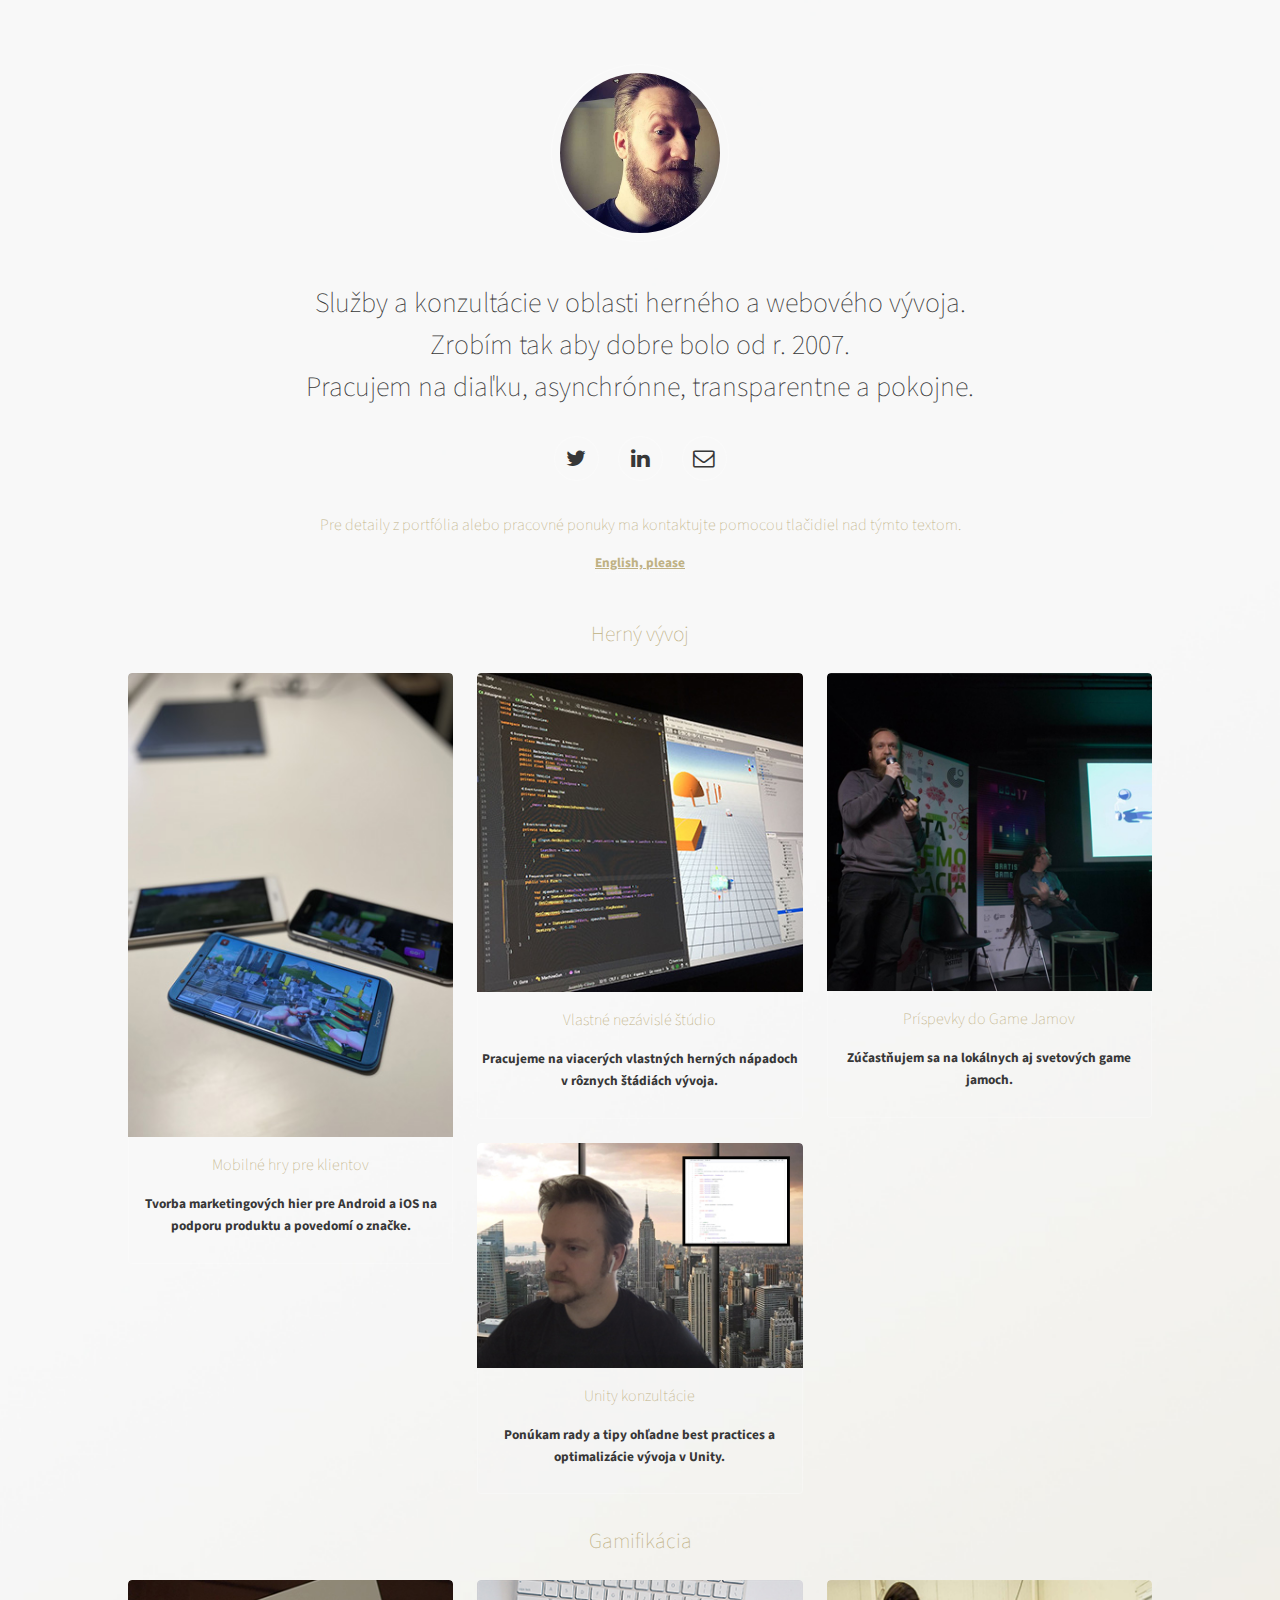
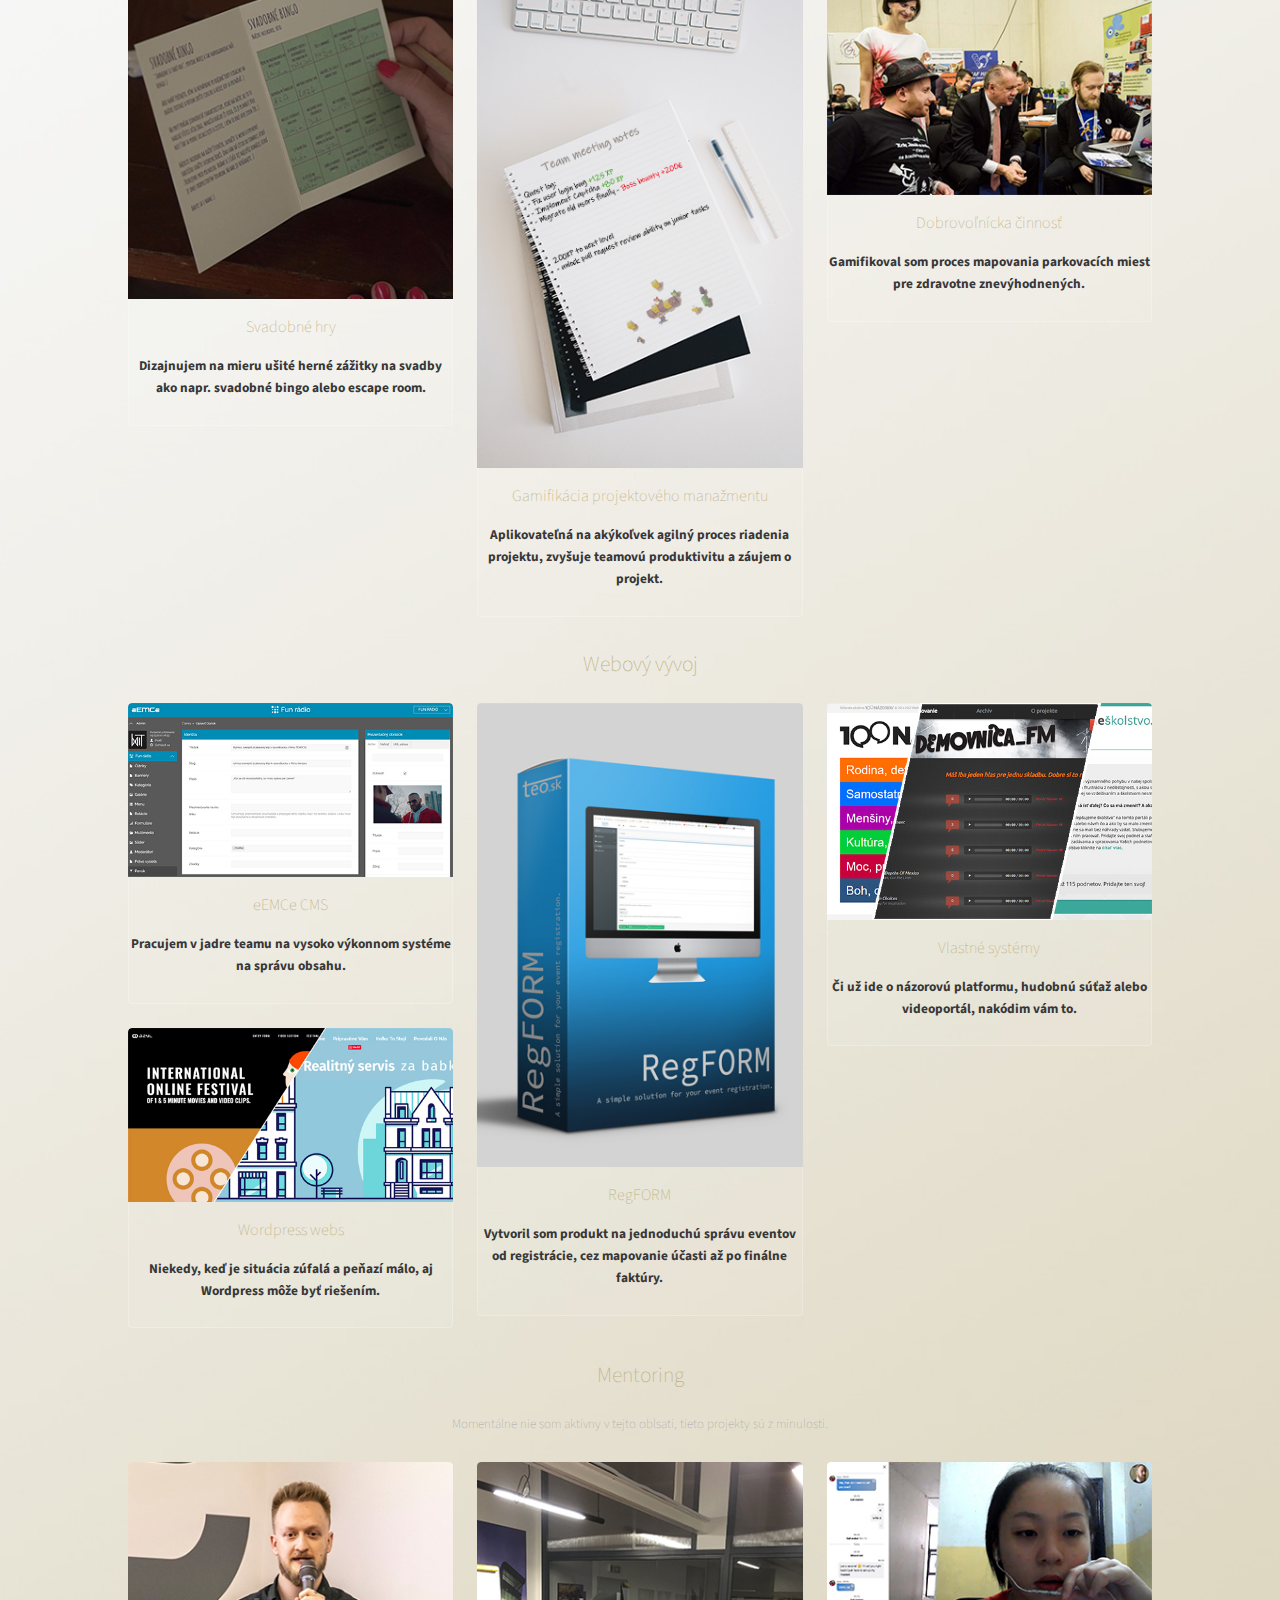
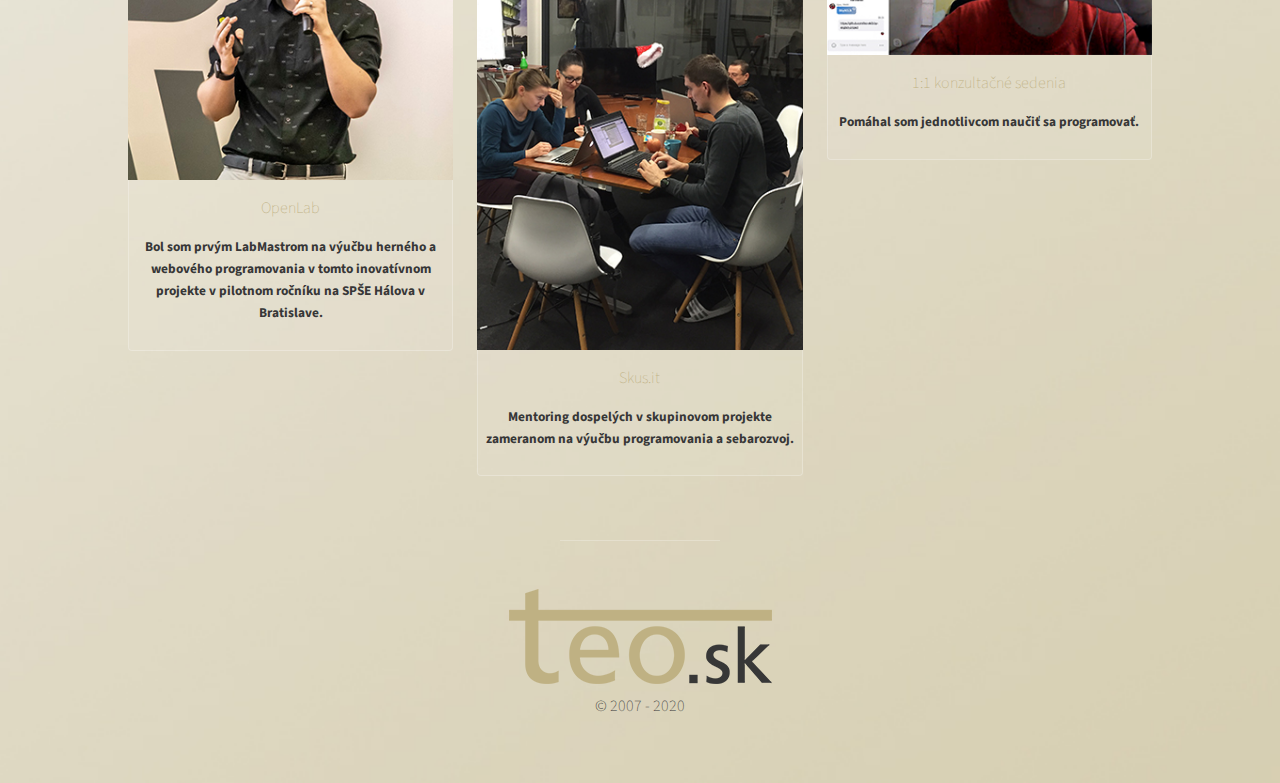
==== bryndza.html @ a651f9ac "Adds slovak version" ====
<!DOCTYPE HTML>
<!--
	Visualize by TEMPLATED
	templated.co @templatedco
	Released for free under the Creative Commons Attribution 3.0 license (templated.co/license)
-->
<html>
	<head>
		<title>Služby a konzultácie v oblasti herného a webového vývoja.</title>
		<meta charset="utf-8" />
		<meta name="viewport" content="width=device-width, initial-scale=1" />
		<link rel="stylesheet" href="assets/css/main.css" />
	</head>
	<body>

		<!-- Wrapper -->
			<div id="wrapper">

				<!-- Header -->
					<header id="header">
						<span class="avatar"><img src="images/avatar.jpg" alt="" /></span>
						<h1>Služby a konzultácie v oblasti herného a webového vývoja.<br />
						Zrobím tak aby dobre bolo od r. 2007.<br />
						Pracujem na diaľku, asynchrónne, transparentne a pokojne.</h1>
						<ul class="icons">
							<li><a href="https://twitter.com/teo_sk" class="icon style2 fa-twitter"><span class="label">Twitter</span></a></li>
							<li><a href="https://www.linkedin.com/in/teosk/" class="icon style2 fa-linkedin"><span class="label">LinkedIn</span></a></li>
							<li><a href="mailto:teo@teo.sk" class="icon style2 fa-envelope-o"><span class="label">Email</span></a></li>
						</ul>
						<h4>Pre detaily z portfólia alebo pracovné ponuky ma kontaktujte pomocou tlačidiel nad týmto textom.</h4>
						<h5 class="small"><a href="index.html"><u>English, please</u></a></h5>
					</header>

				<!-- Main -->
					<section id="main">

						<h2 class="align-center">Herný vývoj</h2>
						<section class="thumbnails">
							<div>
								<a href="images/fulls/mobile-games.jpg">
									<img src="images/thumbs/mobile-games.jpg" alt="" />
									<h3>Mobilné hry pre klientov</h3>
									<p class="small">Tvorba marketingových hier pre Android a iOS na podporu produktu a povedomí o značke.</p>
								</a>
							</div>
							<div>
								<a href="images/fulls/toff-games.jpg">
									<img src="images/thumbs/toff-games.jpg" alt="" />
									<h3>Vlastné nezávislé štúdio</h3>
									<p class="small">Pracujeme na viacerých vlastných herných nápadoch v rôznych štádiách vývoja.</p>
								</a>
								<a href="images/fulls/game-consulting.jpg">
									<img src="images/thumbs/game-consulting.jpg" alt="" />
									<h3>Unity konzultácie</h3>
									<p class="small">Ponúkam rady a tipy ohľadne best practices a optimalizácie vývoja v Unity.</p>
								</a>
							</div>
							<div>
								<a href="images/fulls/game-jams.jpg">
									<img src="images/thumbs/game-jams.jpg" alt="" />
									<h3>Príspevky do Game Jamov</h3>
									<p class="small">Zúčastňujem sa na lokálnych aj svetových game jamoch.</p>
								</a>
							</div>
						</section>
						<h2 class="align-center">Gamifikácia</h2>
						<section class="thumbnails">
							<div>
								<a href="images/fulls/wedding-games.jpg">
									<img src="images/thumbs/wedding-games.jpg" alt="" />
									<h3>Svadobné hry</h3>
									<p class="small">Dizajnujem na mieru ušité herné zážitky na svadby ako napr. svadobné bingo alebo escape room.</p>
								</a>
							</div>
							<div>
								<a href="images/fulls/pm-gamification.jpg">
									<img src="images/thumbs/pm-gamification.jpg" alt="" />
									<h3>Gamifikácia projektového manažmentu</h3>
									<p class="small">Aplikovateľná na akýkoľvek agilný proces riadenia projektu, zvyšuje teamovú produktivitu a záujem o projekt.</p>
								</a>
							</div>
							<div>
								<a href="images/fulls/tatos-alt.jpg">
									<img src="images/thumbs/tatos-alt.jpg" alt="" />
									<h3>Dobrovoľnícka činnosť</h3>
									<p class="small">Gamifikoval som proces mapovania parkovacích miest pre zdravotne znevýhodnených.</p>
								</a>
							</div>
						</section>
						<h2 class="align-center">Webový vývoj</h2>
						<section class="thumbnails">
							<div>
								<a href="images/fulls/eemce.jpg">
									<img src="images/thumbs/eemce.jpg" alt="" />
									<h3>eEMCe CMS</h3>
									<p class="small">Pracujem v jadre teamu na vysoko výkonnom systéme na správu obsahu.</p>
								</a>
								<a href="images/fulls/wordpress.jpg">
									<img src="images/thumbs/wordpress.jpg" alt="" />
									<h3>Wordpress webs</h3>
									<p class="small">Niekedy, keď je situácia zúfalá a peňazí málo, aj Wordpress môže byť riešením.</p>
								</a>
							</div>
							<div>
								<a href="images/fulls/regform.jpg">
									<img src="images/thumbs/regform.jpg" alt="" />
									<h3>RegFORM</h3>
									<p class="small">Vytvoril som produkt na jednoduchú správu eventov od registrácie, cez mapovanie účasti až po finálne faktúry.</p>
								</a>
							</div>
							<div>
								<a href="images/fulls/custom-systems.jpg">
									<img src="images/thumbs/custom-systems.jpg" alt="" />
									<h3>Vlastné systémy</h3>
									<p class="small">Či už ide o názorovú platformu, hudobnú súťaž alebo videoportál, nakódim vám to.</p>
								</a>
							</div>
						</section>
						<h2 class="align-center">Mentoring</h2>
						<p class="dev-notes align-center">Momentálne nie som aktívny v tejto oblsati, tieto projekty sú z minulosti.</p>
						<section class="thumbnails">
							<div>
								<a href="images/fulls/openlab.jpg">
									<img src="images/thumbs/openlab.jpg" alt="" />
									<h3>OpenLab</h3>
									<p class="small">Bol som prvým LabMastrom na výučbu herného a webového programovania v tomto inovatívnom projekte v pilotnom ročníku na SPŠE Hálova v Bratislave.</p>
								</a>
							</div>
							<div>
								<a href="images/fulls/skusit.jpg">
									<img src="images/thumbs/skusit.jpg" alt="" />
									<h3>Skus.it</h3>
									<p class="small">Mentoring dospelých v skupinovom projekte zameranom na výučbu programovania a sebarozvoj.</p>
								</a>
							</div>
							<div>
								<a href="images/fulls/mentoring.jpg">
									<img src="images/thumbs/mentoring.jpg" alt="" />
									<h3>1:1 konzultačné sedenia</h3>
									<p class="small">Pomáhal som jednotlivcom naučiť sa programovať.</p>
								</a>
							</div>
						</section>

					</section>

				<!-- Footer -->
					<footer id="footer">
						<img src="images/logo.png" alt="teo.sk logo">
						<p>&copy; 2007 - 2020</p>
					</footer>

			</div>

		<!-- Scripts -->
			<script src="assets/js/jquery.min.js"></script>
			<script src="assets/js/jquery.poptrox.min.js"></script>
			<script src="assets/js/skel.min.js"></script>
			<script src="assets/js/main.js"></script>

	</body>
</html>
---- assets/css/main.css ----
@charset "UTF-8";
@import url(font-awesome.min.css);
@import url("http://fonts.googleapis.com/css?family=Source+Sans+Pro:200");

/*
	Visualize by TEMPLATED
	templated.co @templatedco
	Released for free under the Creative Commons Attribution 3.0 license (templated.co/license)
*/

/* Reset */

	html, body, div, span, applet, object, iframe, h1, h2, h3, h4, h5, h6, p, blockquote, pre, a, abbr, acronym, address, big, cite, code, del, dfn, em, img, ins, kbd, q, s, samp, small, strike, strong, sub, sup, tt, var, b, u, i, center, dl, dt, dd, ol, ul, li, fieldset, form, label, legend, table, caption, tbody, tfoot, thead, tr, th, td, article, aside, canvas, details, embed, figure, figcaption, footer, header, hgroup, menu, nav, output, ruby, section, summary, time, mark, audio, video {
		margin: 0;
		padding: 0;
		border: 0;
		font-size: 100%;
		font: inherit;
		vertical-align: baseline;
	}

	article, aside, details, figcaption, figure, footer, header, hgroup, menu, nav, section {
		display: block;
	}

	body {
		line-height: 1;
	}

	ol, ul {
		list-style: none;
	}

	blockquote, q {
		quotes: none;
	}

	blockquote:before, blockquote:after, q:before, q:after {
		content: '';
		content: none;
	}

	table {
		border-collapse: collapse;
		border-spacing: 0;
	}

	body {
		-webkit-text-size-adjust: none;
	}

/* Box Model */

	*, *:before, *:after {
		-moz-box-sizing: border-box;
		-webkit-box-sizing: border-box;
		box-sizing: border-box;
	}

/* Grid */

	.row {
		border-bottom: solid 1px transparent;
		-moz-box-sizing: border-box;
		-webkit-box-sizing: border-box;
		box-sizing: border-box;
	}

	.row > * {
		float: left;
		-moz-box-sizing: border-box;
		-webkit-box-sizing: border-box;
		box-sizing: border-box;
	}

	.row:after, .row:before {
		content: '';
		display: block;
		clear: both;
		height: 0;
	}

	.row.uniform > * > :first-child {
		margin-top: 0;
	}

	.row.uniform > * > :last-child {
		margin-bottom: 0;
	}

	.row.\30 \25 > * {
		padding: 0 0 0 0em;
	}

	.row.\30 \25 {
		margin: 0 0 -1px 0em;
	}

	.row.uniform.\30 \25 > * {
		padding: 0em 0 0 0em;
	}

	.row.uniform.\30 \25 {
		margin: 0em 0 -1px 0em;
	}

	.row > * {
		padding: 0 0 0 2em;
	}

	.row {
		margin: 0 0 -1px -2em;
	}

	.row.uniform > * {
		padding: 2em 0 0 2em;
	}

	.row.uniform {
		margin: -2em 0 -1px -2em;
	}

	.row.\32 00\25 > * {
		padding: 0 0 0 4em;
	}

	.row.\32 00\25 {
		margin: 0 0 -1px -4em;
	}

	.row.uniform.\32 00\25 > * {
		padding: 4em 0 0 4em;
	}

	.row.uniform.\32 00\25 {
		margin: -4em 0 -1px -4em;
	}

	.row.\31 50\25 > * {
		padding: 0 0 0 3em;
	}

	.row.\31 50\25 {
		margin: 0 0 -1px -3em;
	}

	.row.uniform.\31 50\25 > * {
		padding: 3em 0 0 3em;
	}

	.row.uniform.\31 50\25 {
		margin: -3em 0 -1px -3em;
	}

	.row.\35 0\25 > * {
		padding: 0 0 0 1em;
	}

	.row.\35 0\25 {
		margin: 0 0 -1px -1em;
	}

	.row.uniform.\35 0\25 > * {
		padding: 1em 0 0 1em;
	}

	.row.uniform.\35 0\25 {
		margin: -1em 0 -1px -1em;
	}

	.row.\32 5\25 > * {
		padding: 0 0 0 0.5em;
	}

	.row.\32 5\25 {
		margin: 0 0 -1px -0.5em;
	}

	.row.uniform.\32 5\25 > * {
		padding: 0.5em 0 0 0.5em;
	}

	.row.uniform.\32 5\25 {
		margin: -0.5em 0 -1px -0.5em;
	}

	.\31 2u, .\31 2u\24 {
		width: 100%;
		clear: none;
		margin-left: 0;
	}

	.\31 1u, .\31 1u\24 {
		width: 91.6666666667%;
		clear: none;
		margin-left: 0;
	}

	.\31 0u, .\31 0u\24 {
		width: 83.3333333333%;
		clear: none;
		margin-left: 0;
	}

	.\39 u, .\39 u\24 {
		width: 75%;
		clear: none;
		margin-left: 0;
	}

	.\38 u, .\38 u\24 {
		width: 66.6666666667%;
		clear: none;
		margin-left: 0;
	}

	.\37 u, .\37 u\24 {
		width: 58.3333333333%;
		clear: none;
		margin-left: 0;
	}

	.\36 u, .\36 u\24 {
		width: 50%;
		clear: none;
		margin-left: 0;
	}

	.\35 u, .\35 u\24 {
		width: 41.6666666667%;
		clear: none;
		margin-left: 0;
	}

	.\34 u, .\34 u\24 {
		width: 33.3333333333%;
		clear: none;
		margin-left: 0;
	}

	.\33 u, .\33 u\24 {
		width: 25%;
		clear: none;
		margin-left: 0;
	}

	.\32 u, .\32 u\24 {
		width: 16.6666666667%;
		clear: none;
		margin-left: 0;
	}

	.\31 u, .\31 u\24 {
		width: 8.3333333333%;
		clear: none;
		margin-left: 0;
	}

	.\31 2u\24 + *,
	.\31 1u\24 + *,
	.\31 0u\24 + *,
	.\39 u\24 + *,
	.\38 u\24 + *,
	.\37 u\24 + *,
	.\36 u\24 + *,
	.\35 u\24 + *,
	.\34 u\24 + *,
	.\33 u\24 + *,
	.\32 u\24 + *,
	.\31 u\24 + * {
		clear: left;
	}

	.\-11u {
		margin-left: 91.66667%;
	}

	.\-10u {
		margin-left: 83.33333%;
	}

	.\-9u {
		margin-left: 75%;
	}

	.\-8u {
		margin-left: 66.66667%;
	}

	.\-7u {
		margin-left: 58.33333%;
	}

	.\-6u {
		margin-left: 50%;
	}

	.\-5u {
		margin-left: 41.66667%;
	}

	.\-4u {
		margin-left: 33.33333%;
	}

	.\-3u {
		margin-left: 25%;
	}

	.\-2u {
		margin-left: 16.66667%;
	}

	.\-1u {
		margin-left: 8.33333%;
	}

	@media screen and (max-width: 1680px) {

		.row > * {
			padding: 0 0 0 2em;
		}

		.row {
			margin: 0 0 -1px -2em;
		}

		.row.uniform > * {
			padding: 2em 0 0 2em;
		}

		.row.uniform {
			margin: -2em 0 -1px -2em;
		}

		.row.\32 00\25 > * {
			padding: 0 0 0 4em;
		}

		.row.\32 00\25 {
			margin: 0 0 -1px -4em;
		}

		.row.uniform.\32 00\25 > * {
			padding: 4em 0 0 4em;
		}

		.row.uniform.\32 00\25 {
			margin: -4em 0 -1px -4em;
		}

		.row.\31 50\25 > * {
			padding: 0 0 0 3em;
		}

		.row.\31 50\25 {
			margin: 0 0 -1px -3em;
		}

		.row.uniform.\31 50\25 > * {
			padding: 3em 0 0 3em;
		}

		.row.uniform.\31 50\25 {
			margin: -3em 0 -1px -3em;
		}

		.row.\35 0\25 > * {
			padding: 0 0 0 1em;
		}

		.row.\35 0\25 {
			margin: 0 0 -1px -1em;
		}

		.row.uniform.\35 0\25 > * {
			padding: 1em 0 0 1em;
		}

		.row.uniform.\35 0\25 {
			margin: -1em 0 -1px -1em;
		}

		.row.\32 5\25 > * {
			padding: 0 0 0 0.5em;
		}

		.row.\32 5\25 {
			margin: 0 0 -1px -0.5em;
		}

		.row.uniform.\32 5\25 > * {
			padding: 0.5em 0 0 0.5em;
		}

		.row.uniform.\32 5\25 {
			margin: -0.5em 0 -1px -0.5em;
		}

		.\31 2u\28xlarge\29, .\31 2u\24\28xlarge\29 {
			width: 100%;
			clear: none;
			margin-left: 0;
		}

		.\31 1u\28xlarge\29, .\31 1u\24\28xlarge\29 {
			width: 91.6666666667%;
			clear: none;
			margin-left: 0;
		}

		.\31 0u\28xlarge\29, .\31 0u\24\28xlarge\29 {
			width: 83.3333333333%;
			clear: none;
			margin-left: 0;
		}

		.\39 u\28xlarge\29, .\39 u\24\28xlarge\29 {
			width: 75%;
			clear: none;
			margin-left: 0;
		}

		.\38 u\28xlarge\29, .\38 u\24\28xlarge\29 {
			width: 66.6666666667%;
			clear: none;
			margin-left: 0;
		}

		.\37 u\28xlarge\29, .\37 u\24\28xlarge\29 {
			width: 58.3333333333%;
			clear: none;
			margin-left: 0;
		}

		.\36 u\28xlarge\29, .\36 u\24\28xlarge\29 {
			width: 50%;
			clear: none;
			margin-left: 0;
		}

		.\35 u\28xlarge\29, .\35 u\24\28xlarge\29 {
			width: 41.6666666667%;
			clear: none;
			margin-left: 0;
		}

		.\34 u\28xlarge\29, .\34 u\24\28xlarge\29 {
			width: 33.3333333333%;
			clear: none;
			margin-left: 0;
		}

		.\33 u\28xlarge\29, .\33 u\24\28xlarge\29 {
			width: 25%;
			clear: none;
			margin-left: 0;
		}

		.\32 u\28xlarge\29, .\32 u\24\28xlarge\29 {
			width: 16.6666666667%;
			clear: none;
			margin-left: 0;
		}

		.\31 u\28xlarge\29, .\31 u\24\28xlarge\29 {
			width: 8.3333333333%;
			clear: none;
			margin-left: 0;
		}

		.\31 2u\24\28xlarge\29 + *,
		.\31 1u\24\28xlarge\29 + *,
		.\31 0u\24\28xlarge\29 + *,
		.\39 u\24\28xlarge\29 + *,
		.\38 u\24\28xlarge\29 + *,
		.\37 u\24\28xlarge\29 + *,
		.\36 u\24\28xlarge\29 + *,
		.\35 u\24\28xlarge\29 + *,
		.\34 u\24\28xlarge\29 + *,
		.\33 u\24\28xlarge\29 + *,
		.\32 u\24\28xlarge\29 + *,
		.\31 u\24\28xlarge\29 + * {
			clear: left;
		}

		.\-11u\28xlarge\29 {
			margin-left: 91.66667%;
		}

		.\-10u\28xlarge\29 {
			margin-left: 83.33333%;
		}

		.\-9u\28xlarge\29 {
			margin-left: 75%;
		}

		.\-8u\28xlarge\29 {
			margin-left: 66.66667%;
		}

		.\-7u\28xlarge\29 {
			margin-left: 58.33333%;
		}

		.\-6u\28xlarge\29 {
			margin-left: 50%;
		}

		.\-5u\28xlarge\29 {
			margin-left: 41.66667%;
		}

		.\-4u\28xlarge\29 {
			margin-left: 33.33333%;
		}

		.\-3u\28xlarge\29 {
			margin-left: 25%;
		}

		.\-2u\28xlarge\29 {
			margin-left: 16.66667%;
		}

		.\-1u\28xlarge\29 {
			margin-left: 8.33333%;
		}

	}

	@media screen and (max-width: 1280px) {

		.row > * {
			padding: 0 0 0 2em;
		}

		.row {
			margin: 0 0 -1px -2em;
		}

		.row.uniform > * {
			padding: 2em 0 0 2em;
		}

		.row.uniform {
			margin: -2em 0 -1px -2em;
		}

		.row.\32 00\25 > * {
			padding: 0 0 0 4em;
		}

		.row.\32 00\25 {
			margin: 0 0 -1px -4em;
		}

		.row.uniform.\32 00\25 > * {
			padding: 4em 0 0 4em;
		}

		.row.uniform.\32 00\25 {
			margin: -4em 0 -1px -4em;
		}

		.row.\31 50\25 > * {
			padding: 0 0 0 3em;
		}

		.row.\31 50\25 {
			margin: 0 0 -1px -3em;
		}

		.row.uniform.\31 50\25 > * {
			padding: 3em 0 0 3em;
		}

		.row.uniform.\31 50\25 {
			margin: -3em 0 -1px -3em;
		}

		.row.\35 0\25 > * {
			padding: 0 0 0 1em;
		}

		.row.\35 0\25 {
			margin: 0 0 -1px -1em;
		}

		.row.uniform.\35 0\25 > * {
			padding: 1em 0 0 1em;
		}

		.row.uniform.\35 0\25 {
			margin: -1em 0 -1px -1em;
		}

		.row.\32 5\25 > * {
			padding: 0 0 0 0.5em;
		}

		.row.\32 5\25 {
			margin: 0 0 -1px -0.5em;
		}

		.row.uniform.\32 5\25 > * {
			padding: 0.5em 0 0 0.5em;
		}

		.row.uniform.\32 5\25 {
			margin: -0.5em 0 -1px -0.5em;
		}

		.\31 2u\28large\29, .\31 2u\24\28large\29 {
			width: 100%;
			clear: none;
			margin-left: 0;
		}

		.\31 1u\28large\29, .\31 1u\24\28large\29 {
			width: 91.6666666667%;
			clear: none;
			margin-left: 0;
		}

		.\31 0u\28large\29, .\31 0u\24\28large\29 {
			width: 83.3333333333%;
			clear: none;
			margin-left: 0;
		}

		.\39 u\28large\29, .\39 u\24\28large\29 {
			width: 75%;
			clear: none;
			margin-left: 0;
		}

		.\38 u\28large\29, .\38 u\24\28large\29 {
			width: 66.6666666667%;
			clear: none;
			margin-left: 0;
		}

		.\37 u\28large\29, .\37 u\24\28large\29 {
			width: 58.3333333333%;
			clear: none;
			margin-left: 0;
		}

		.\36 u\28large\29, .\36 u\24\28large\29 {
			width: 50%;
			clear: none;
			margin-left: 0;
		}

		.\35 u\28large\29, .\35 u\24\28large\29 {
			width: 41.6666666667%;
			clear: none;
			margin-left: 0;
		}

		.\34 u\28large\29, .\34 u\24\28large\29 {
			width: 33.3333333333%;
			clear: none;
			margin-left: 0;
		}

		.\33 u\28large\29, .\33 u\24\28large\29 {
			width: 25%;
			clear: none;
			margin-left: 0;
		}

		.\32 u\28large\29, .\32 u\24\28large\29 {
			width: 16.6666666667%;
			clear: none;
			margin-left: 0;
		}

		.\31 u\28large\29, .\31 u\24\28large\29 {
			width: 8.3333333333%;
			clear: none;
			margin-left: 0;
		}

		.\31 2u\24\28large\29 + *,
		.\31 1u\24\28large\29 + *,
		.\31 0u\24\28large\29 + *,
		.\39 u\24\28large\29 + *,
		.\38 u\24\28large\29 + *,
		.\37 u\24\28large\29 + *,
		.\36 u\24\28large\29 + *,
		.\35 u\24\28large\29 + *,
		.\34 u\24\28large\29 + *,
		.\33 u\24\28large\29 + *,
		.\32 u\24\28large\29 + *,
		.\31 u\24\28large\29 + * {
			clear: left;
		}

		.\-11u\28large\29 {
			margin-left: 91.66667%;
		}

		.\-10u\28large\29 {
			margin-left: 83.33333%;
		}

		.\-9u\28large\29 {
			margin-left: 75%;
		}

		.\-8u\28large\29 {
			margin-left: 66.66667%;
		}

		.\-7u\28large\29 {
			margin-left: 58.33333%;
		}

		.\-6u\28large\29 {
			margin-left: 50%;
		}

		.\-5u\28large\29 {
			margin-left: 41.66667%;
		}

		.\-4u\28large\29 {
			margin-left: 33.33333%;
		}

		.\-3u\28large\29 {
			margin-left: 25%;
		}

		.\-2u\28large\29 {
			margin-left: 16.66667%;
		}

		.\-1u\28large\29 {
			margin-left: 8.33333%;
		}

	}

	@media screen and (max-width: 980px) {

		.row > * {
			padding: 0 0 0 2em;
		}

		.row {
			margin: 0 0 -1px -2em;
		}

		.row.uniform > * {
			padding: 2em 0 0 2em;
		}

		.row.uniform {
			margin: -2em 0 -1px -2em;
		}

		.row.\32 00\25 > * {
			padding: 0 0 0 4em;
		}

		.row.\32 00\25 {
			margin: 0 0 -1px -4em;
		}

		.row.uniform.\32 00\25 > * {
			padding: 4em 0 0 4em;
		}

		.row.uniform.\32 00\25 {
			margin: -4em 0 -1px -4em;
		}

		.row.\31 50\25 > * {
			padding: 0 0 0 3em;
		}

		.row.\31 50\25 {
			margin: 0 0 -1px -3em;
		}

		.row.uniform.\31 50\25 > * {
			padding: 3em 0 0 3em;
		}

		.row.uniform.\31 50\25 {
			margin: -3em 0 -1px -3em;
		}

		.row.\35 0\25 > * {
			padding: 0 0 0 1em;
		}

		.row.\35 0\25 {
			margin: 0 0 -1px -1em;
		}

		.row.uniform.\35 0\25 > * {
			padding: 1em 0 0 1em;
		}

		.row.uniform.\35 0\25 {
			margin: -1em 0 -1px -1em;
		}

		.row.\32 5\25 > * {
			padding: 0 0 0 0.5em;
		}

		.row.\32 5\25 {
			margin: 0 0 -1px -0.5em;
		}

		.row.uniform.\32 5\25 > * {
			padding: 0.5em 0 0 0.5em;
		}

		.row.uniform.\32 5\25 {
			margin: -0.5em 0 -1px -0.5em;
		}

		.\31 2u\28medium\29, .\31 2u\24\28medium\29 {
			width: 100%;
			clear: none;
			margin-left: 0;
		}

		.\31 1u\28medium\29, .\31 1u\24\28medium\29 {
			width: 91.6666666667%;
			clear: none;
			margin-left: 0;
		}

		.\31 0u\28medium\29, .\31 0u\24\28medium\29 {
			width: 83.3333333333%;
			clear: none;
			margin-left: 0;
		}

		.\39 u\28medium\29, .\39 u\24\28medium\29 {
			width: 75%;
			clear: none;
			margin-left: 0;
		}

		.\38 u\28medium\29, .\38 u\24\28medium\29 {
			width: 66.6666666667%;
			clear: none;
			margin-left: 0;
		}

		.\37 u\28medium\29, .\37 u\24\28medium\29 {
			width: 58.3333333333%;
			clear: none;
			margin-left: 0;
		}

		.\36 u\28medium\29, .\36 u\24\28medium\29 {
			width: 50%;
			clear: none;
			margin-left: 0;
		}

		.\35 u\28medium\29, .\35 u\24\28medium\29 {
			width: 41.6666666667%;
			clear: none;
			margin-left: 0;
		}

		.\34 u\28medium\29, .\34 u\24\28medium\29 {
			width: 33.3333333333%;
			clear: none;
			margin-left: 0;
		}

		.\33 u\28medium\29, .\33 u\24\28medium\29 {
			width: 25%;
			clear: none;
			margin-left: 0;
		}

		.\32 u\28medium\29, .\32 u\24\28medium\29 {
			width: 16.6666666667%;
			clear: none;
			margin-left: 0;
		}

		.\31 u\28medium\29, .\31 u\24\28medium\29 {
			width: 8.3333333333%;
			clear: none;
			margin-left: 0;
		}

		.\31 2u\24\28medium\29 + *,
		.\31 1u\24\28medium\29 + *,
		.\31 0u\24\28medium\29 + *,
		.\39 u\24\28medium\29 + *,
		.\38 u\24\28medium\29 + *,
		.\37 u\24\28medium\29 + *,
		.\36 u\24\28medium\29 + *,
		.\35 u\24\28medium\29 + *,
		.\34 u\24\28medium\29 + *,
		.\33 u\24\28medium\29 + *,
		.\32 u\24\28medium\29 + *,
		.\31 u\24\28medium\29 + * {
			clear: left;
		}

		.\-11u\28medium\29 {
			margin-left: 91.66667%;
		}

		.\-10u\28medium\29 {
			margin-left: 83.33333%;
		}

		.\-9u\28medium\29 {
			margin-left: 75%;
		}

		.\-8u\28medium\29 {
			margin-left: 66.66667%;
		}

		.\-7u\28medium\29 {
			margin-left: 58.33333%;
		}

		.\-6u\28medium\29 {
			margin-left: 50%;
		}

		.\-5u\28medium\29 {
			margin-left: 41.66667%;
		}

		.\-4u\28medium\29 {
			margin-left: 33.33333%;
		}

		.\-3u\28medium\29 {
			margin-left: 25%;
		}

		.\-2u\28medium\29 {
			margin-left: 16.66667%;
		}

		.\-1u\28medium\29 {
			margin-left: 8.33333%;
		}

	}

	@media screen and (max-width: 736px) {

		.row > * {
			padding: 0 0 0 2em;
		}

		.row {
			margin: 0 0 -1px -2em;
		}

		.row.uniform > * {
			padding: 2em 0 0 2em;
		}

		.row.uniform {
			margin: -2em 0 -1px -2em;
		}

		.row.\32 00\25 > * {
			padding: 0 0 0 4em;
		}

		.row.\32 00\25 {
			margin: 0 0 -1px -4em;
		}

		.row.uniform.\32 00\25 > * {
			padding: 4em 0 0 4em;
		}

		.row.uniform.\32 00\25 {
			margin: -4em 0 -1px -4em;
		}

		.row.\31 50\25 > * {
			padding: 0 0 0 3em;
		}

		.row.\31 50\25 {
			margin: 0 0 -1px -3em;
		}

		.row.uniform.\31 50\25 > * {
			padding: 3em 0 0 3em;
		}

		.row.uniform.\31 50\25 {
			margin: -3em 0 -1px -3em;
		}

		.row.\35 0\25 > * {
			padding: 0 0 0 1em;
		}

		.row.\35 0\25 {
			margin: 0 0 -1px -1em;
		}

		.row.uniform.\35 0\25 > * {
			padding: 1em 0 0 1em;
		}

		.row.uniform.\35 0\25 {
			margin: -1em 0 -1px -1em;
		}

		.row.\32 5\25 > * {
			padding: 0 0 0 0.5em;
		}

		.row.\32 5\25 {
			margin: 0 0 -1px -0.5em;
		}

		.row.uniform.\32 5\25 > * {
			padding: 0.5em 0 0 0.5em;
		}

		.row.uniform.\32 5\25 {
			margin: -0.5em 0 -1px -0.5em;
		}

		.\31 2u\28small\29, .\31 2u\24\28small\29 {
			width: 100%;
			clear: none;
			margin-left: 0;
		}

		.\31 1u\28small\29, .\31 1u\24\28small\29 {
			width: 91.6666666667%;
			clear: none;
			margin-left: 0;
		}

		.\31 0u\28small\29, .\31 0u\24\28small\29 {
			width: 83.3333333333%;
			clear: none;
			margin-left: 0;
		}

		.\39 u\28small\29, .\39 u\24\28small\29 {
			width: 75%;
			clear: none;
			margin-left: 0;
		}

		.\38 u\28small\29, .\38 u\24\28small\29 {
			width: 66.6666666667%;
			clear: none;
			margin-left: 0;
		}

		.\37 u\28small\29, .\37 u\24\28small\29 {
			width: 58.3333333333%;
			clear: none;
			margin-left: 0;
		}

		.\36 u\28small\29, .\36 u\24\28small\29 {
			width: 50%;
			clear: none;
			margin-left: 0;
		}

		.\35 u\28small\29, .\35 u\24\28small\29 {
			width: 41.6666666667%;
			clear: none;
			margin-left: 0;
		}

		.\34 u\28small\29, .\34 u\24\28small\29 {
			width: 33.3333333333%;
			clear: none;
			margin-left: 0;
		}

		.\33 u\28small\29, .\33 u\24\28small\29 {
			width: 25%;
			clear: none;
			margin-left: 0;
		}

		.\32 u\28small\29, .\32 u\24\28small\29 {
			width: 16.6666666667%;
			clear: none;
			margin-left: 0;
		}

		.\31 u\28small\29, .\31 u\24\28small\29 {
			width: 8.3333333333%;
			clear: none;
			margin-left: 0;
		}

		.\31 2u\24\28small\29 + *,
		.\31 1u\24\28small\29 + *,
		.\31 0u\24\28small\29 + *,
		.\39 u\24\28small\29 + *,
		.\38 u\24\28small\29 + *,
		.\37 u\24\28small\29 + *,
		.\36 u\24\28small\29 + *,
		.\35 u\24\28small\29 + *,
		.\34 u\24\28small\29 + *,
		.\33 u\24\28small\29 + *,
		.\32 u\24\28small\29 + *,
		.\31 u\24\28small\29 + * {
			clear: left;
		}

		.\-11u\28small\29 {
			margin-left: 91.66667%;
		}

		.\-10u\28small\29 {
			margin-left: 83.33333%;
		}

		.\-9u\28small\29 {
			margin-left: 75%;
		}

		.\-8u\28small\29 {
			margin-left: 66.66667%;
		}

		.\-7u\28small\29 {
			margin-left: 58.33333%;
		}

		.\-6u\28small\29 {
			margin-left: 50%;
		}

		.\-5u\28small\29 {
			margin-left: 41.66667%;
		}

		.\-4u\28small\29 {
			margin-left: 33.33333%;
		}

		.\-3u\28small\29 {
			margin-left: 25%;
		}

		.\-2u\28small\29 {
			margin-left: 16.66667%;
		}

		.\-1u\28small\29 {
			margin-left: 8.33333%;
		}

	}

	@media screen and (max-width: 480px) {

		.row > * {
			padding: 0 0 0 2em;
		}

		.row {
			margin: 0 0 -1px -2em;
		}

		.row.uniform > * {
			padding: 2em 0 0 2em;
		}

		.row.uniform {
			margin: -2em 0 -1px -2em;
		}

		.row.\32 00\25 > * {
			padding: 0 0 0 4em;
		}

		.row.\32 00\25 {
			margin: 0 0 -1px -4em;
		}

		.row.uniform.\32 00\25 > * {
			padding: 4em 0 0 4em;
		}

		.row.uniform.\32 00\25 {
			margin: -4em 0 -1px -4em;
		}

		.row.\31 50\25 > * {
			padding: 0 0 0 3em;
		}

		.row.\31 50\25 {
			margin: 0 0 -1px -3em;
		}

		.row.uniform.\31 50\25 > * {
			padding: 3em 0 0 3em;
		}

		.row.uniform.\31 50\25 {
			margin: -3em 0 -1px -3em;
		}

		.row.\35 0\25 > * {
			padding: 0 0 0 1em;
		}

		.row.\35 0\25 {
			margin: 0 0 -1px -1em;
		}

		.row.uniform.\35 0\25 > * {
			padding: 1em 0 0 1em;
		}

		.row.uniform.\35 0\25 {
			margin: -1em 0 -1px -1em;
		}

		.row.\32 5\25 > * {
			padding: 0 0 0 0.5em;
		}

		.row.\32 5\25 {
			margin: 0 0 -1px -0.5em;
		}

		.row.uniform.\32 5\25 > * {
			padding: 0.5em 0 0 0.5em;
		}

		.row.uniform.\32 5\25 {
			margin: -0.5em 0 -1px -0.5em;
		}

		.\31 2u\28xsmall\29, .\31 2u\24\28xsmall\29 {
			width: 100%;
			clear: none;
			margin-left: 0;
		}

		.\31 1u\28xsmall\29, .\31 1u\24\28xsmall\29 {
			width: 91.6666666667%;
			clear: none;
			margin-left: 0;
		}

		.\31 0u\28xsmall\29, .\31 0u\24\28xsmall\29 {
			width: 83.3333333333%;
			clear: none;
			margin-left: 0;
		}

		.\39 u\28xsmall\29, .\39 u\24\28xsmall\29 {
			width: 75%;
			clear: none;
			margin-left: 0;
		}

		.\38 u\28xsmall\29, .\38 u\24\28xsmall\29 {
			width: 66.6666666667%;
			clear: none;
			margin-left: 0;
		}

		.\37 u\28xsmall\29, .\37 u\24\28xsmall\29 {
			width: 58.3333333333%;
			clear: none;
			margin-left: 0;
		}

		.\36 u\28xsmall\29, .\36 u\24\28xsmall\29 {
			width: 50%;
			clear: none;
			margin-left: 0;
		}

		.\35 u\28xsmall\29, .\35 u\24\28xsmall\29 {
			width: 41.6666666667%;
			clear: none;
			margin-left: 0;
		}

		.\34 u\28xsmall\29, .\34 u\24\28xsmall\29 {
			width: 33.3333333333%;
			clear: none;
			margin-left: 0;
		}

		.\33 u\28xsmall\29, .\33 u\24\28xsmall\29 {
			width: 25%;
			clear: none;
			margin-left: 0;
		}

		.\32 u\28xsmall\29, .\32 u\24\28xsmall\29 {
			width: 16.6666666667%;
			clear: none;
			margin-left: 0;
		}

		.\31 u\28xsmall\29, .\31 u\24\28xsmall\29 {
			width: 8.3333333333%;
			clear: none;
			margin-left: 0;
		}

		.\31 2u\24\28xsmall\29 + *,
		.\31 1u\24\28xsmall\29 + *,
		.\31 0u\24\28xsmall\29 + *,
		.\39 u\24\28xsmall\29 + *,
		.\38 u\24\28xsmall\29 + *,
		.\37 u\24\28xsmall\29 + *,
		.\36 u\24\28xsmall\29 + *,
		.\35 u\24\28xsmall\29 + *,
		.\34 u\24\28xsmall\29 + *,
		.\33 u\24\28xsmall\29 + *,
		.\32 u\24\28xsmall\29 + *,
		.\31 u\24\28xsmall\29 + * {
			clear: left;
		}

		.\-11u\28xsmall\29 {
			margin-left: 91.66667%;
		}

		.\-10u\28xsmall\29 {
			margin-left: 83.33333%;
		}

		.\-9u\28xsmall\29 {
			margin-left: 75%;
		}

		.\-8u\28xsmall\29 {
			margin-left: 66.66667%;
		}

		.\-7u\28xsmall\29 {
			margin-left: 58.33333%;
		}

		.\-6u\28xsmall\29 {
			margin-left: 50%;
		}

		.\-5u\28xsmall\29 {
			margin-left: 41.66667%;
		}

		.\-4u\28xsmall\29 {
			margin-left: 33.33333%;
		}

		.\-3u\28xsmall\29 {
			margin-left: 25%;
		}

		.\-2u\28xsmall\29 {
			margin-left: 16.66667%;
		}

		.\-1u\28xsmall\29 {
			margin-left: 8.33333%;
		}

	}

/* Basic */

	@-ms-viewport {
		width: device-width;
	}

	body {
		-ms-overflow-style: scrollbar;
	}

	@media screen and (max-width: 480px) {

		html, body {
			min-width: 320px;
		}

	}

	body {
		background-color: #000;
		background-image: url("../../images/bg.jpg");
		background-size: cover;
		background-position: top center;
	}

		body.is-loading *, body.is-loading *:before, body.is-loading *:after {
			-moz-animation: none !important;
			-webkit-animation: none !important;
			-ms-animation: none !important;
			animation: none !important;
			-moz-transition: none !important;
			-webkit-transition: none !important;
			-ms-transition: none !important;
			transition: none !important;
		}

/* Type */

	body, input, select, textarea {
		color: #373737;
		font-family: "Source Sans Pro", Helvetica, sans-serif;
		font-size: 13pt;
		font-weight: 200;
		line-height: 1.65;
	}

		@media screen and (max-width: 1280px) {

			body, input, select, textarea {
				font-size: 12pt;
			}

		}

	a {
		color: inherit;
		text-decoration: none;
		border-bottom: dotted 1px rgba(255, 255, 255, 0.35);
		-moz-transition: border-bottom-color 0.2s ease-in-out, color 0.2s ease-in-out;
		-webkit-transition: border-bottom-color 0.2s ease-in-out, color 0.2s ease-in-out;
		-ms-transition: border-bottom-color 0.2s ease-in-out, color 0.2s ease-in-out;
		transition: border-bottom-color 0.2s ease-in-out, color 0.2s ease-in-out;
	}

		a:hover {
			color: #bfb183;
			border-bottom-color: transparent;
		}

	strong, b {
		color: #bfb183;
		font-weight: 200;
	}

	em, i {
		font-style: italic;
	}

	p {
		margin: 0 0 2em 0;
	}

	h1, h2, h3, h4, h5, h6 {
		color: #bfb183;
		font-weight: 200;
		line-height: 1.5;
		margin: 0 0 1em 0;
	}

		h1 a, h2 a, h3 a, h4 a, h5 a, h6 a {
			color: inherit;
			text-decoration: none;
		}

		@media screen and (max-width: 980px) {

			h1 br, h2 br, h3 br, h4 br, h5 br, h6 br {
				display: none;
			}

		}

	h1 {
		font-size: 1.75em;
	}

		@media screen and (max-width: 980px) {

			h1 {
				font-size: 1.5em;
			}

		}

		@media screen and (max-width: 736px) {

			h1 {
				font-size: 1.25em;
			}

		}

	h2 {
		font-size: 1.35em;
	}

		@media screen and (max-width: 736px) {

			h2 {
				font-size: 1em;
			}

		}

	h3 {
		font-size: 1em;
	}

	h4 {
		font-size: 1em;
	}

	h5 {
		font-size: 0.9em;
	}

	h6 {
		font-size: 0.7em;
	}

	sub {
		font-size: 0.8em;
		position: relative;
		top: 0.5em;
	}

	sup {
		font-size: 0.8em;
		position: relative;
		top: -0.5em;
	}

	blockquote {
		border-left: solid 4px rgba(255, 255, 255, 0.25);
		font-style: italic;
		margin: 0 0 2em 0;
		padding: 0.5em 0 0.5em 2em;
	}

	code {
		background: rgba(255, 255, 255, 0.075);
		border-radius: 4px;
		border: solid 1px rgba(255, 255, 255, 0.25);
		font-family: "Courier New", monospace;
		font-size: 0.9em;
		margin: 0 0.25em;
		padding: 0.25em 0.65em;
	}

	pre {
		-webkit-overflow-scrolling: touch;
		font-family: "Courier New", monospace;
		font-size: 0.9em;
		margin: 0 0 2em 0;
	}

		pre code {
			display: block;
			line-height: 1.75;
			padding: 1em 1.5em;
			overflow-x: auto;
		}

	hr {
		border: 0;
		border-bottom: solid 1px rgba(255, 255, 255, 0.25);
		margin: 2em 0;
	}

		hr.major {
			margin: 3em 0;
		}

	.align-left {
		text-align: left;
	}

	.align-center {
		text-align: center;
	}

	.align-right {
		text-align: right;
	}

/* Section/Article */

	section.special, article.special {
		text-align: center;
	}

	header p {
		color: #373737;
		position: relative;
		margin: 0 0 1.5em 0;
	}

	header h2 + p {
		font-size: 1.25em;
		margin-top: -1em;
	}

	header h3 + p {
		font-size: 1.1em;
		margin-top: -0.8em;
	}

	header h4 + p,
	header h5 + p,
	header h6 + p {
		font-size: 0.9em;
		margin-top: -0.6em;
	}

/* Form */

	form {
		margin: 0 0 2em 0;
	}

	label {
		color: #bfb183;
		display: block;
		font-size: 0.9em;
		font-weight: 200;
		margin: 0 0 1em 0;
	}

	input[type="text"],
	input[type="password"],
	input[type="email"],
	input[type="tel"],
	select,
	textarea {
		-moz-appearance: none;
		-webkit-appearance: none;
		-ms-appearance: none;
		appearance: none;
		background: rgba(255, 255, 255, 0.075);
		border-radius: 4px;
		border: none;
		border: solid 1px rgba(255, 255, 255, 0.25);
		color: inherit;
		display: block;
		outline: 0;
		padding: 0 1em;
		text-decoration: none;
		width: 100%;
	}

		input[type="text"]:invalid,
		input[type="password"]:invalid,
		input[type="email"]:invalid,
		input[type="tel"]:invalid,
		select:invalid,
		textarea:invalid {
			box-shadow: none;
		}

		input[type="text"]:focus,
		input[type="password"]:focus,
		input[type="email"]:focus,
		input[type="tel"]:focus,
		select:focus,
		textarea:focus {
			border-color: #ffffff;
			box-shadow: 0 0 0 1px #ffffff;
		}

	.select-wrapper {
		text-decoration: none;
		display: block;
		position: relative;
	}

		.select-wrapper:before {
			content: "";
			-moz-osx-font-smoothing: grayscale;
			-webkit-font-smoothing: antialiased;
			font-family: FontAwesome;
			font-style: normal;
			font-weight: normal;
			text-transform: none !important;
		}

		.select-wrapper:before {
			color: #373737;
			display: block;
			height: 2.75em;
			line-height: 2.75em;
			pointer-events: none;
			position: absolute;
			right: 0;
			text-align: center;
			top: 0;
			width: 2.75em;
		}

		.select-wrapper select::-ms-expand {
			display: none;
		}

	input[type="text"],
	input[type="password"],
	input[type="email"],
	select {
		height: 2.75em;
	}

	textarea {
		padding: 0.75em 1em;
	}

	input[type="checkbox"],
	input[type="radio"] {
		-moz-appearance: none;
		-webkit-appearance: none;
		-ms-appearance: none;
		appearance: none;
		display: block;
		float: left;
		margin-right: -2em;
		opacity: 0;
		width: 1em;
		z-index: -1;
	}

		input[type="checkbox"] + label,
		input[type="radio"] + label {
			text-decoration: none;
			color: #373737;
			cursor: pointer;
			display: inline-block;
			font-size: 1em;
			font-weight: 200;
			padding-left: 2.4em;
			padding-right: 0.75em;
			position: relative;
		}

			input[type="checkbox"] + label:before,
			input[type="radio"] + label:before {
				-moz-osx-font-smoothing: grayscale;
				-webkit-font-smoothing: antialiased;
				font-family: FontAwesome;
				font-style: normal;
				font-weight: normal;
				text-transform: none !important;
			}

			input[type="checkbox"] + label:before,
			input[type="radio"] + label:before {
				background: rgba(255, 255, 255, 0.075);
				border-radius: 4px;
				border: solid 1px rgba(255, 255, 255, 0.25);
				content: '';
				display: inline-block;
				height: 1.65em;
				left: 0;
				line-height: 1.58125em;
				position: absolute;
				text-align: center;
				top: 0;
				width: 1.65em;
			}

		input[type="checkbox"]:checked + label:before,
		input[type="radio"]:checked + label:before {
			background: #ffffff;
			border-color: #ffffff;
			color: #bfb183;
			content: '\f00c';
		}

		input[type="checkbox"]:focus + label:before,
		input[type="radio"]:focus + label:before {
			border-color: #ffffff;
			box-shadow: 0 0 0 1px #ffffff;
		}

	input[type="checkbox"] + label:before {
		border-radius: 4px;
	}

	input[type="radio"] + label:before {
		border-radius: 100%;
	}

	::-webkit-input-placeholder {
		color: rgba(255, 255, 255, 0.35) !important;
		opacity: 1.0;
	}

	:-moz-placeholder {
		color: rgba(255, 255, 255, 0.35) !important;
		opacity: 1.0;
	}

	::-moz-placeholder {
		color: rgba(255, 255, 255, 0.35) !important;
		opacity: 1.0;
	}

	:-ms-input-placeholder {
		color: rgba(255, 255, 255, 0.35) !important;
		opacity: 1.0;
	}

	.formerize-placeholder {
		color: rgba(255, 255, 255, 0.35) !important;
		opacity: 1.0;
	}

/* Box */

	.box {
		border-radius: 4px;
		border: solid 1px rgba(255, 255, 255, 0.25);
		margin-bottom: 2em;
		padding: 1.5em;
	}

		.box > :last-child,
		.box > :last-child > :last-child,
		.box > :last-child > :last-child > :last-child {
			margin-bottom: 0;
		}

		.box.alt {
			border: 0;
			border-radius: 0;
			padding: 0;
		}

/* Icon */

	.icon {
		text-decoration: none;
		border-bottom: none;
		position: relative;
	}

		.icon:before {
			-moz-osx-font-smoothing: grayscale;
			-webkit-font-smoothing: antialiased;
			font-family: FontAwesome;
			font-style: normal;
			font-weight: normal;
			text-transform: none !important;
		}

		.icon > .label {
			display: none;
		}

		.icon.style2 {
			-moz-transition: all 0.2s ease;
			-webkit-transition: all 0.2s ease;
			-ms-transition: all 0.2s ease;
			transition: all 0.2s ease;
			border-radius: 100%;
			display: inline-block;
			padding: 0.5em;
			border: solid 1px rgba(255, 255, 255, 0.25);
			background-color: rgba(255, 255, 255, 0.075);
		}

			.icon.style2:before {
				display: block;
				width: 1.25em;
				height: 1.25em;
				line-height: 1.25em;
				font-size: 1.35em;
			}

			.icon.style2:hover {
				background-color: rgba(255, 255, 255, 0.25);
			}

			@media screen and (max-width: 736px) {

				.icon.style2:before {
					font-size: 1em;
				}

			}

/* Image */

	.image {
		border-radius: 4px;
		border: 0;
		display: inline-block;
		position: relative;
	}

		.image img {
			border-radius: 4px;
			display: block;
		}

		.image.left, .image.right {
			max-width: 40%;
		}

			.image.left img, .image.right img {
				width: 100%;
			}

		.image.left {
			float: left;
			padding: 0 1.5em 1em 0;
			top: 0.25em;
		}

		.image.right {
			float: right;
			padding: 0 0 1em 1.5em;
			top: 0.25em;
		}

		.image.fit {
			display: block;
			margin: 0 0 2em 0;
			width: 100%;
		}

			.image.fit img {
				width: 100%;
			}

		.image.main {
			display: block;
			margin: 0 0 3em 0;
			width: 100%;
		}

			.image.main img {
				width: 100%;
			}

/* List */

	ol {
		list-style: decimal;
		margin: 0 0 2em 0;
		padding-left: 1.25em;
	}

		ol li {
			padding-left: 0.25em;
		}

	ul {
		list-style: disc;
		margin: 0 0 2em 0;
		padding-left: 1em;
	}

		ul li {
			padding-left: 0.5em;
		}

		ul.alt {
			list-style: none;
			padding-left: 0;
		}

			ul.alt li {
				border-top: solid 1px rgba(255, 255, 255, 0.25);
				padding: 0.5em 0;
			}

				ul.alt li:first-child {
					border-top: 0;
					padding-top: 0;
				}

		ul.icons {
			cursor: default;
			list-style: none;
			padding-left: 0;
		}

			ul.icons li {
				display: inline-block;
				padding: 0 1em 0 0;
			}

				ul.icons li:last-child {
					padding-right: 0;
				}

		ul.actions {
			cursor: default;
			list-style: none;
			padding-left: 0;
		}

			ul.actions li {
				display: inline-block;
				padding: 0 1em 0 0;
				vertical-align: middle;
			}

				ul.actions li:last-child {
					padding-right: 0;
				}

			ul.actions.small li {
				padding: 0 0.5em 0 0;
			}

			ul.actions.vertical li {
				display: block;
				padding: 1em 0 0 0;
			}

				ul.actions.vertical li:first-child {
					padding-top: 0;
				}

				ul.actions.vertical li > * {
					margin-bottom: 0;
				}

			ul.actions.vertical.small li {
				padding: 0.5em 0 0 0;
			}

				ul.actions.vertical.small li:first-child {
					padding-top: 0;
				}

			ul.actions.fit {
				display: table;
				margin-left: -1em;
				padding: 0;
				table-layout: fixed;
				width: calc(100% + 1em);
			}

				ul.actions.fit li {
					display: table-cell;
					padding: 0 0 0 1em;
				}

					ul.actions.fit li > * {
						margin-bottom: 0;
					}

				ul.actions.fit.small {
					margin-left: -0.5em;
					width: calc(100% + 0.5em);
				}

					ul.actions.fit.small li {
						padding: 0 0 0 0.5em;
					}

			@media screen and (max-width: 480px) {

				ul.actions {
					margin: 0 0 2em 0;
				}

					ul.actions li {
						padding: 1em 0 0 0;
						display: block;
						text-align: center;
						width: 100%;
					}

						ul.actions li:first-child {
							padding-top: 0;
						}

						ul.actions li > * {
							width: 100%;
							margin: 0 !important;
						}

							ul.actions li > *.icon:before {
								margin-left: -2em;
							}

					ul.actions.small li {
						padding: 0.5em 0 0 0;
					}

						ul.actions.small li:first-child {
							padding-top: 0;
						}

			}

	dl {
		margin: 0 0 2em 0;
	}

		dl dt {
			display: block;
			font-weight: 200;
			margin: 0 0 1em 0;
		}

		dl dd {
			margin-left: 2em;
		}

/* Table */

	.table-wrapper {
		-webkit-overflow-scrolling: touch;
		overflow-x: auto;
	}

	table {
		margin: 0 0 2em 0;
		width: 100%;
	}

		table tbody tr {
			border: solid 1px rgba(255, 255, 255, 0.25);
			border-left: 0;
			border-right: 0;
		}

			table tbody tr:nth-child(2n + 1) {
				background-color: rgba(255, 255, 255, 0.075);
			}

		table td {
			padding: 0.75em 0.75em;
		}

		table th {
			color: #bfb183;
			font-size: 0.9em;
			font-weight: 200;
			padding: 0 0.75em 0.75em 0.75em;
			text-align: left;
		}

		table thead {
			border-bottom: solid 2px rgba(255, 255, 255, 0.25);
		}

		table tfoot {
			border-top: solid 2px rgba(255, 255, 255, 0.25);
		}

		table.alt {
			border-collapse: separate;
		}

			table.alt tbody tr td {
				border: solid 1px rgba(255, 255, 255, 0.25);
				border-left-width: 0;
				border-top-width: 0;
			}

				table.alt tbody tr td:first-child {
					border-left-width: 1px;
				}

			table.alt tbody tr:first-child td {
				border-top-width: 1px;
			}

			table.alt thead {
				border-bottom: 0;
			}

			table.alt tfoot {
				border-top: 0;
			}

/* Button */

	input[type="submit"],
	input[type="reset"],
	input[type="button"],
	button,
	.button {
		-moz-appearance: none;
		-webkit-appearance: none;
		-ms-appearance: none;
		appearance: none;
		-moz-transition: background-color 0.2s ease-in-out, color 0.2s ease-in-out;
		-webkit-transition: background-color 0.2s ease-in-out, color 0.2s ease-in-out;
		-ms-transition: background-color 0.2s ease-in-out, color 0.2s ease-in-out;
		transition: background-color 0.2s ease-in-out, color 0.2s ease-in-out;
		background-color: #ffffff;
		border-radius: 4px;
		border: 0;
		color: #000 !important;
		cursor: pointer;
		display: inline-block;
		font-weight: 200;
		height: 2.85em;
		line-height: 2.95em;
		padding: 0 1.5em;
		text-align: center;
		text-decoration: none;
		white-space: nowrap;
	}

		input[type="submit"]:hover,
		input[type="reset"]:hover,
		input[type="button"]:hover,
		button:hover,
		.button:hover {
			background-color: #ff7c96;
		}

		input[type="submit"]:active,
		input[type="reset"]:active,
		input[type="button"]:active,
		button:active,
		.button:active {
			background-color: #ff496e;
		}

		input[type="submit"].icon,
		input[type="reset"].icon,
		input[type="button"].icon,
		button.icon,
		.button.icon {
			padding-left: 1.35em;
		}

			input[type="submit"].icon:before,
			input[type="reset"].icon:before,
			input[type="button"].icon:before,
			button.icon:before,
			.button.icon:before {
				margin-right: 0.5em;
			}

		input[type="submit"].fit,
		input[type="reset"].fit,
		input[type="button"].fit,
		button.fit,
		.button.fit {
			display: block;
			margin: 0 0 1em 0;
			width: 100%;
		}

		input[type="submit"].small,
		input[type="reset"].small,
		input[type="button"].small,
		button.small,
		.button.small {
			font-size: 0.8em;
		}

		input[type="submit"].big,
		input[type="reset"].big,
		input[type="button"].big,
		button.big,
		.button.big {
			font-size: 1.35em;
		}

		input[type="submit"].alt,
		input[type="reset"].alt,
		input[type="button"].alt,
		button.alt,
		.button.alt {
			background-color: transparent;
			box-shadow: inset 0 0 0 2px rgba(255, 255, 255, 0.25);
			color: #ffffff !important;
		}

			input[type="submit"].alt:hover,
			input[type="reset"].alt:hover,
			input[type="button"].alt:hover,
			button.alt:hover,
			.button.alt:hover {
				background-color: rgba(255, 255, 255, 0.075);
			}

			input[type="submit"].alt:active,
			input[type="reset"].alt:active,
			input[type="button"].alt:active,
			button.alt:active,
			.button.alt:active {
				background-color: rgba(255, 0, 0, 0.2);
			}

			input[type="submit"].alt.icon:before,
			input[type="reset"].alt.icon:before,
			input[type="button"].alt.icon:before,
			button.alt.icon:before,
			.button.alt.icon:before {
				color: rgba(255, 255, 255, 0.35);
			}

		input[type="submit"].special,
		input[type="reset"].special,
		input[type="button"].special,
		button.special,
		.button.special {
			background-color: #ffffff;
			color: #000 !important;
		}

			input[type="submit"].special:hover,
			input[type="reset"].special:hover,
			input[type="button"].special:hover,
			button.special:hover,
			.button.special:hover {
				background-color: #ff7c96;
			}

			input[type="submit"].special:active,
			input[type="reset"].special:active,
			input[type="button"].special:active,
			button.special:active,
			.button.special:active {
				background-color: #ff496e;
			}

		input[type="submit"].disabled, input[type="submit"]:disabled,
		input[type="reset"].disabled,
		input[type="reset"]:disabled,
		input[type="button"].disabled,
		input[type="button"]:disabled,
		button.disabled,
		button:disabled,
		.button.disabled,
		.button:disabled {
			background-color: rgba(255, 255, 255, 0.65) !important;
			box-shadow: inset 0 -0.15em 0 0 rgba(0, 0, 0, 0.15);
			color: #000 !important;
			cursor: default;
			opacity: 0.25;
		}

		@media screen and (max-width: 480px) {

			input[type="submit"],
			input[type="reset"],
			input[type="button"],
			button,
			.button {
				padding: 0;
			}

		}

/* Thumbnails */

	.thumbnails {
		display: -moz-flex;
		display: -webkit-flex;
		display: -ms-flex;
		display: flex;
		-moz-flex-direction: row;
		-webkit-flex-direction: row;
		-ms-flex-direction: row;
		flex-direction: row;
		position: relative;
		margin: 0 0 2em -2em;
	}

		.thumbnails a {
			-moz-transition: all 0.2s ease;
			-webkit-transition: all 0.2s ease;
			-ms-transition: all 0.2s ease;
			transition: all 0.2s ease;
			border-bottom: none;
			display: block;
			width: 100%;
			margin: 0 0 2em 0;
			text-align: center;
			border-radius: 4px;
			box-shadow: inset 0 0 0 1px rgba(255, 255, 255, 0.25);
			background-color: rgba(255, 255, 255, 0.075);
			cursor: pointer;
			outline: 0;
			overflow: hidden;
		}

			.thumbnails a img {
				display: block;
				width: 100%;
				border-top-left-radius: 4px;
				border-top-right-radius: 4px;
			}

			.thumbnails a h3 {
				margin: 1em;
			}

			.thumbnails a:hover {
				background-color: rgba(255, 255, 255, 0.25);
				box-shadow: inset 0 0 0 1px rgba(255, 255, 255, 0.25), 0 0 0.5em 0 #ffffff;
			}

		.thumbnails > div {
			display: -moz-flex;
			display: -webkit-flex;
			display: -ms-flex;
			display: flex;
			-moz-flex-direction: column;
			-webkit-flex-direction: column;
			-ms-flex-direction: column;
			flex-direction: column;
			width: calc(100% / 3);
			padding-left: 2em;
		}

			.thumbnails > div > :last-child {
				margin-bottom: 0;
			}

		@media screen and (max-width: 1280px) {

			.thumbnails {
				margin: 0 0 2em -1.5em;
			}

				.thumbnails a {
					margin: 0 0 1.5em 0;
				}

				.thumbnails > div {
					padding-left: 1.5em;
				}

		}

		@media screen and (max-width: 980px) {

			.thumbnails h3 {
				font-size: 0.8em;
			}

		}

		@media screen and (max-width: 480px) {

			.thumbnails {
				display: block;
			}

				.thumbnails a {
					margin: 0 0 2em 0 !important;
				}

				.thumbnails > div {
					display: block;
					width: 100%;
				}

					.thumbnails > div:last-child > :last-child {
						margin-bottom: 0 !important;
					}

				.thumbnails h3 {
					font-size: 1em;
				}

		}

/* Poptrox */

	.poptrox-popup {
		-moz-box-sizing: content-box;
		-webkit-box-sizing: content-box;
		-ms-box-sizing: content-box;
		box-sizing: content-box;
		background: rgba(255, 255, 255, 0.25);
		box-shadow: 0 0.5em 3em 0 rgba(0, 0, 0, 0.25);
		border-radius: 4px;
		overflow: hidden;
	}

		.poptrox-popup .closer {
			-moz-transition: opacity 0.2s ease-in-out;
			-webkit-transition: opacity 0.2s ease-in-out;
			-ms-transition: opacity 0.2s ease-in-out;
			transition: opacity 0.2s ease-in-out;
			text-decoration: none;
			position: absolute;
			top: 1em;
			right: 1em;
			z-index: 2;
			-webkit-tap-highlight-color: rgba(255, 255, 255, 0);
			white-space: nowrap;
			text-indent: 2.5em;
			overflow: hidden;
			width: 2.5em;
			height: 2.5em;
			display: block;
		}

			.poptrox-popup .closer:before {
				content: "";
				-moz-osx-font-smoothing: grayscale;
				-webkit-font-smoothing: antialiased;
				font-family: FontAwesome;
				font-style: normal;
				font-weight: normal;
				text-transform: none !important;
			}

			.poptrox-popup .closer:before {
				display: block;
				position: relative;
				text-indent: 0;
				border-radius: 100%;
				box-shadow: inset 0 0 0 1px #ffffff;
				color: #ffffff !important;
				width: 2.5em;
				height: 2.5em;
				line-height: 2.5em;
			}

		.poptrox-popup:hover .closer {
			opacity: 0.5;
		}

			.poptrox-popup:hover .closer:hover {
				opacity: 1.0;
			}

/* Wrapper */

	#wrapper {
		max-width: 68em;
		width: 100%;
		margin: 0 auto;
		padding: 0 2em;
		opacity: 1;
		filter: none;
		-moz-transition: opacity 1s ease, -moz-filter 1s ease;
		-webkit-transition: opacity 1s ease, -webkit-filter 1s ease;
		-ms-transition: opacity 1s ease, -ms-filter 1s ease;
		transition: opacity 1s ease, filter 1s ease;
	}

	body.is-loading #wrapper {
		opacity: 0;
		-moz-filter: blur(1px);
		-webkit-filter: blur(1px);
		-ms-filter: blur(1px);
		filter: blur(1px);
	}

	body.is-covered #wrapper {
		-moz-filter: blur(3px);
		-webkit-filter: blur(3px);
		-ms-filter: blur(3px);
		filter: blur(3px);
	}

/* Header */

	#header {
		text-align: center;
		padding: 6em 0 4em 0;
	}

		#header h1 {
			color: #373737;
		}

		#header .avatar {
			border-radius: 100%;
			display: inline-block;
			margin: 0 0 2em 0;
			padding: 0.5em;
			border: solid 1px rgba(255, 255, 255, 0.25);
			background-color: rgba(255, 255, 255, 0.075);
		}

			#header .avatar img {
				border-radius: 100%;
				display: block;
				width: 10em;
			}

		@media screen and (max-width: 1280px) {

			#header {
				padding: 4em 0 2em 0;
			}

		}

/* Footer */

	#footer {
		text-align: center;
		padding: 4em 0 4em 0;
	}

		#footer:before {
			content: '';
			border-top: solid 1px rgba(255, 255, 255, 0.25);
			width: 10em;
			display: block;
			margin: 0 auto 3em auto;
		}

		@media screen and (max-width: 1280px) {

			#footer {
				padding: 2em 0 2em 0;
			}

		}

	.dev-notes {
		color: #aaa;
		font-size: small;
	}

	.small {
		font-size: smaller;
		font-weight: bold;
	}
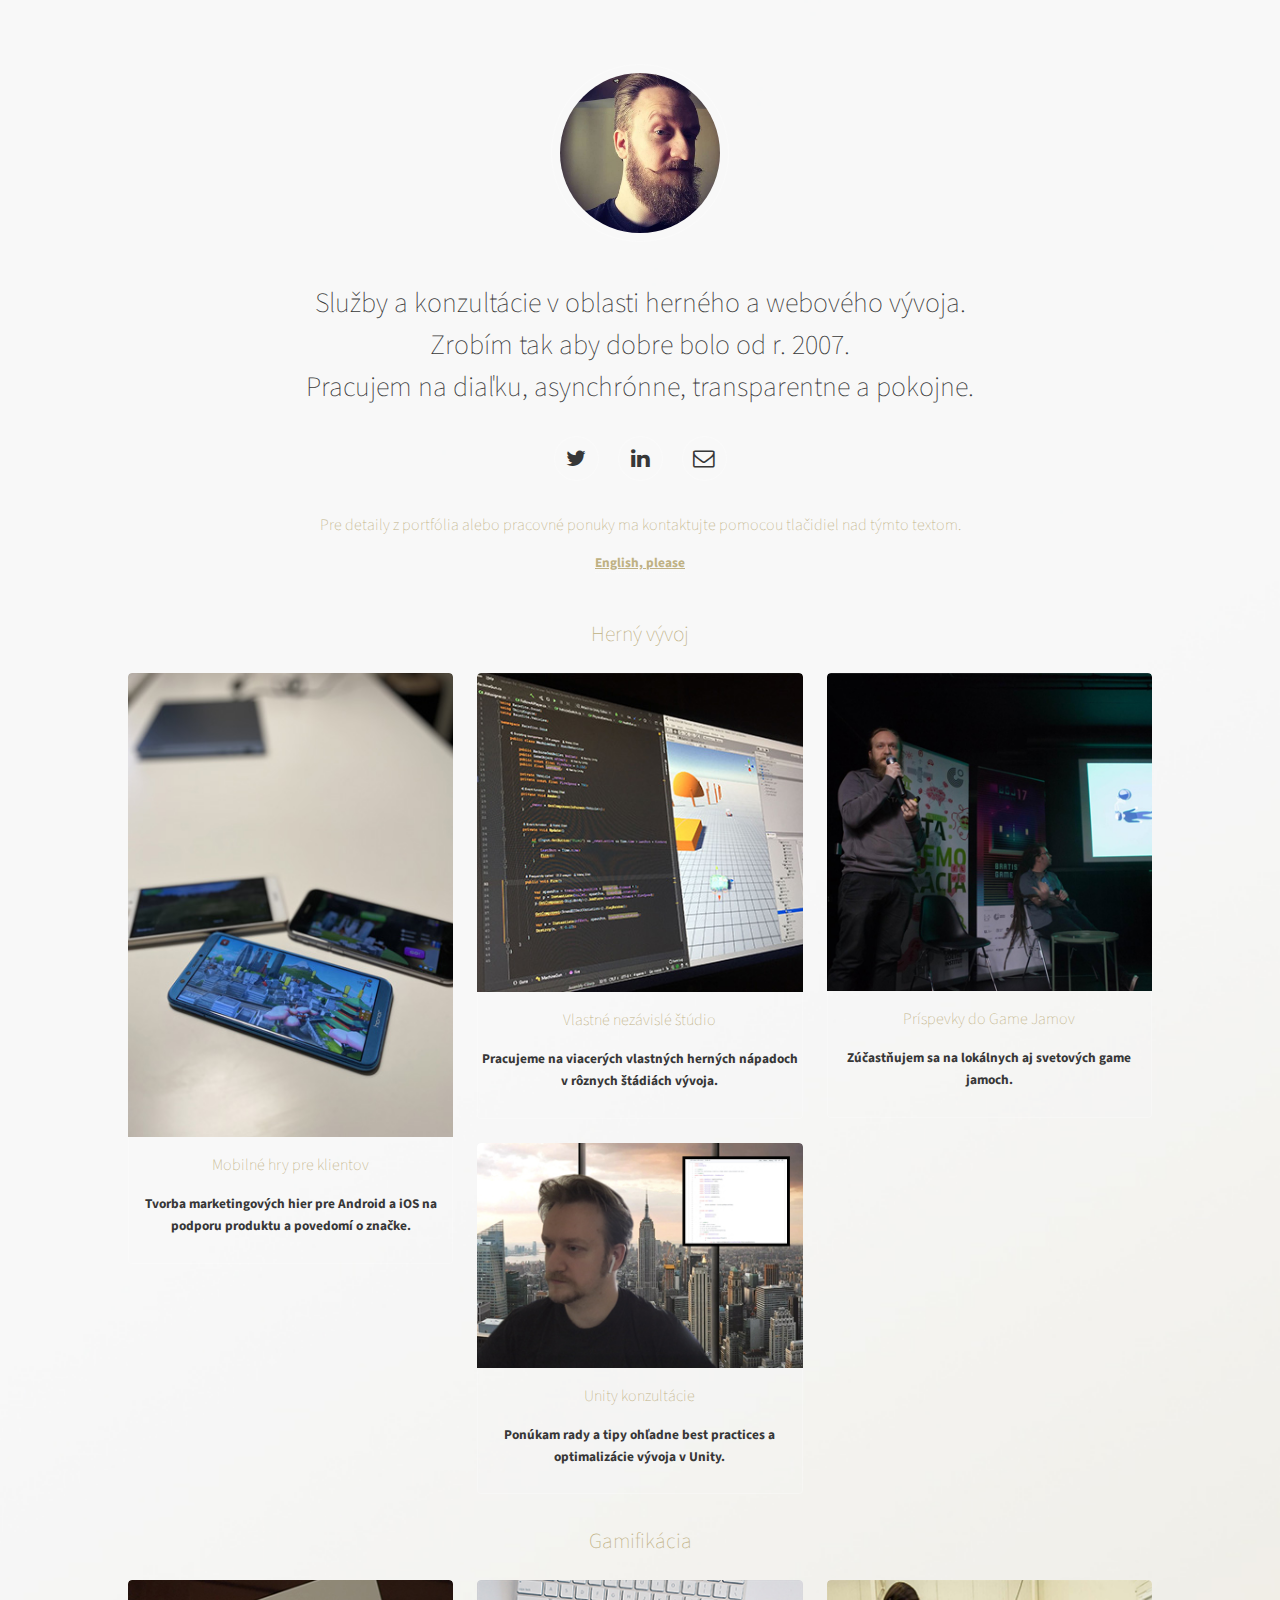
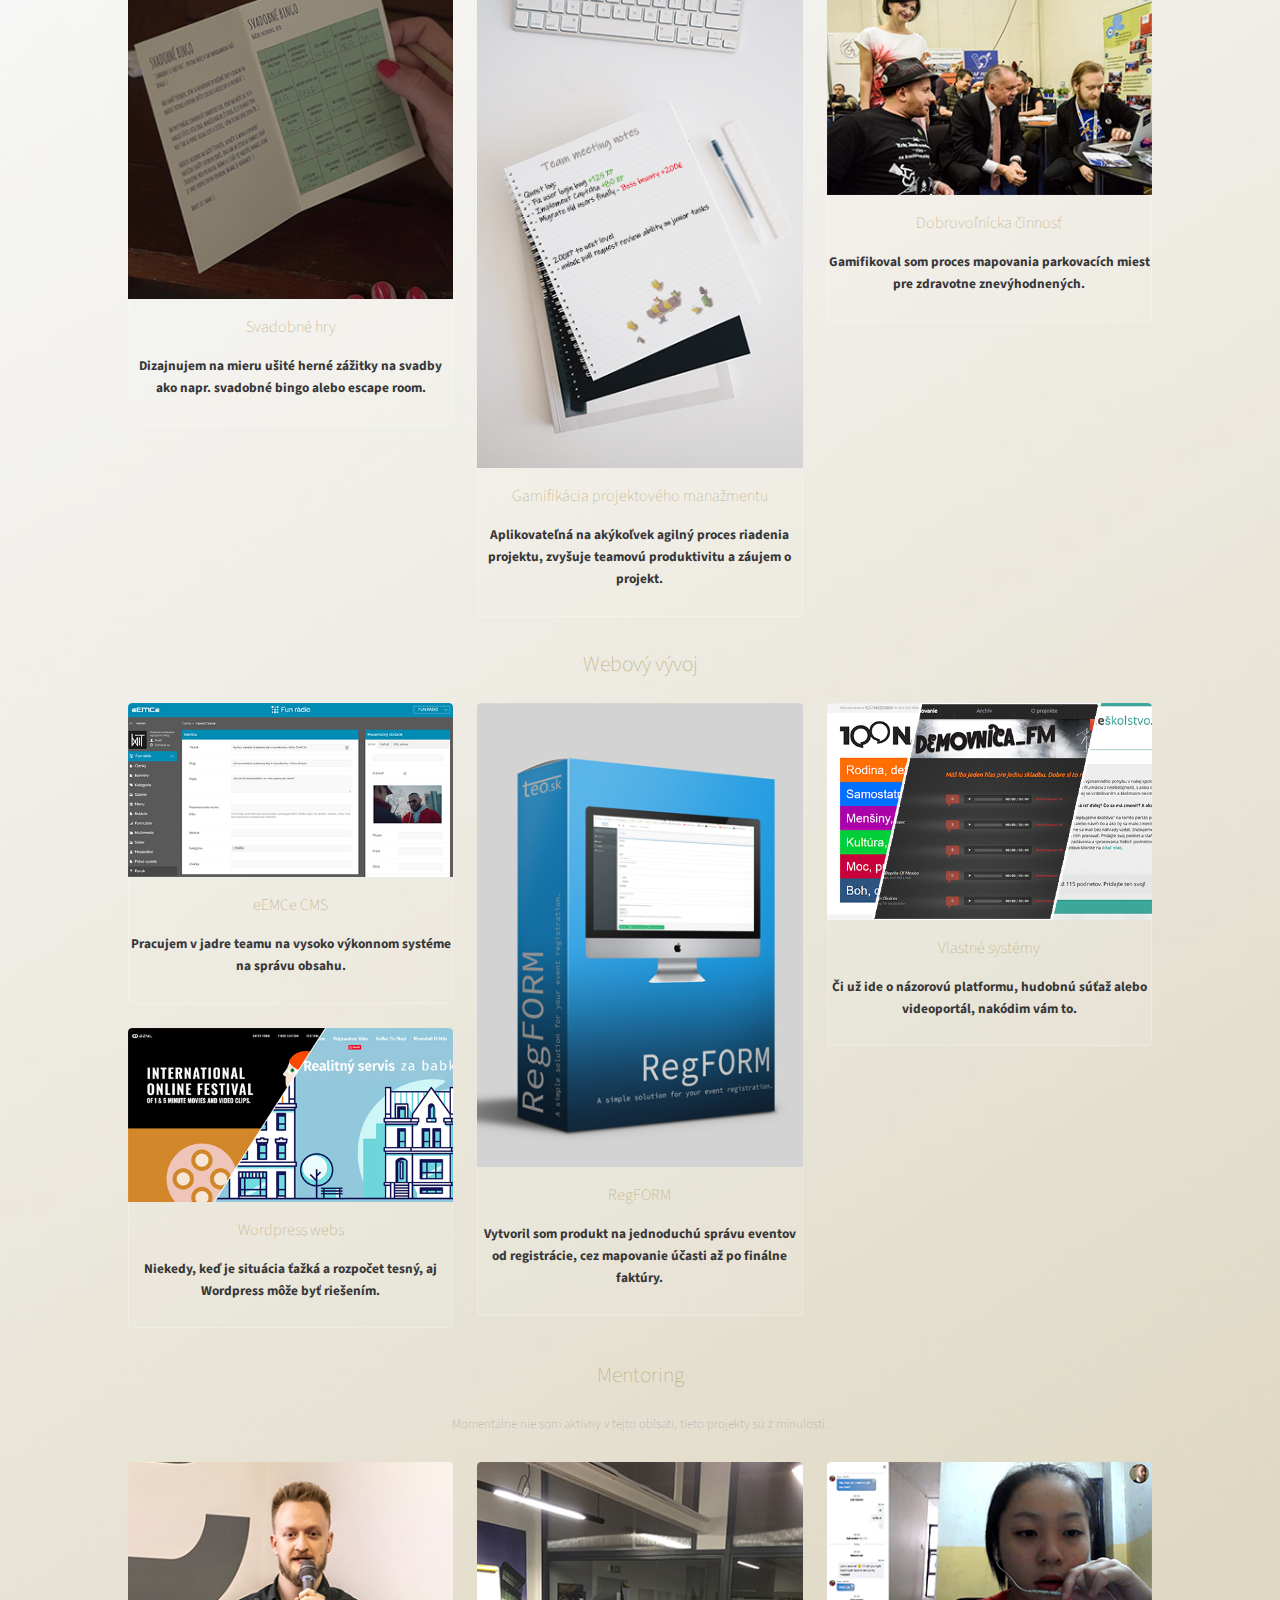
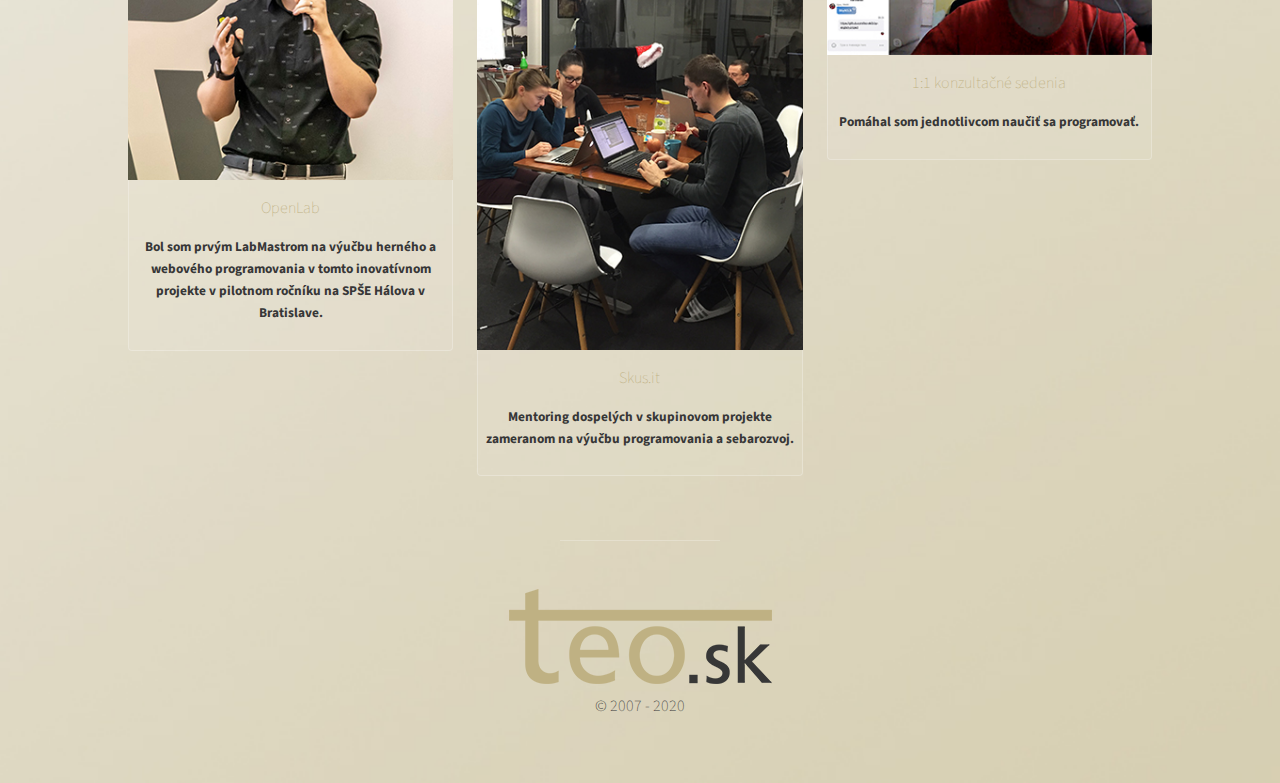
==== commit a617a773: "Change wp wording" ====
--- a/bryndza.html
+++ b/bryndza.html
@@ -98,7 +98,7 @@
 								<a href="images/fulls/wordpress.jpg">
 									<img src="images/thumbs/wordpress.jpg" alt="" />
 									<h3>Wordpress webs</h3>
-									<p class="small">Niekedy, keď je situácia zúfalá a peňazí málo, aj Wordpress môže byť riešením.</p>
+									<p class="small">Niekedy, keď je situácia ťažká a rozpočet tesný, aj Wordpress môže byť riešením.</p>
 								</a>
 							</div>
 							<div>
